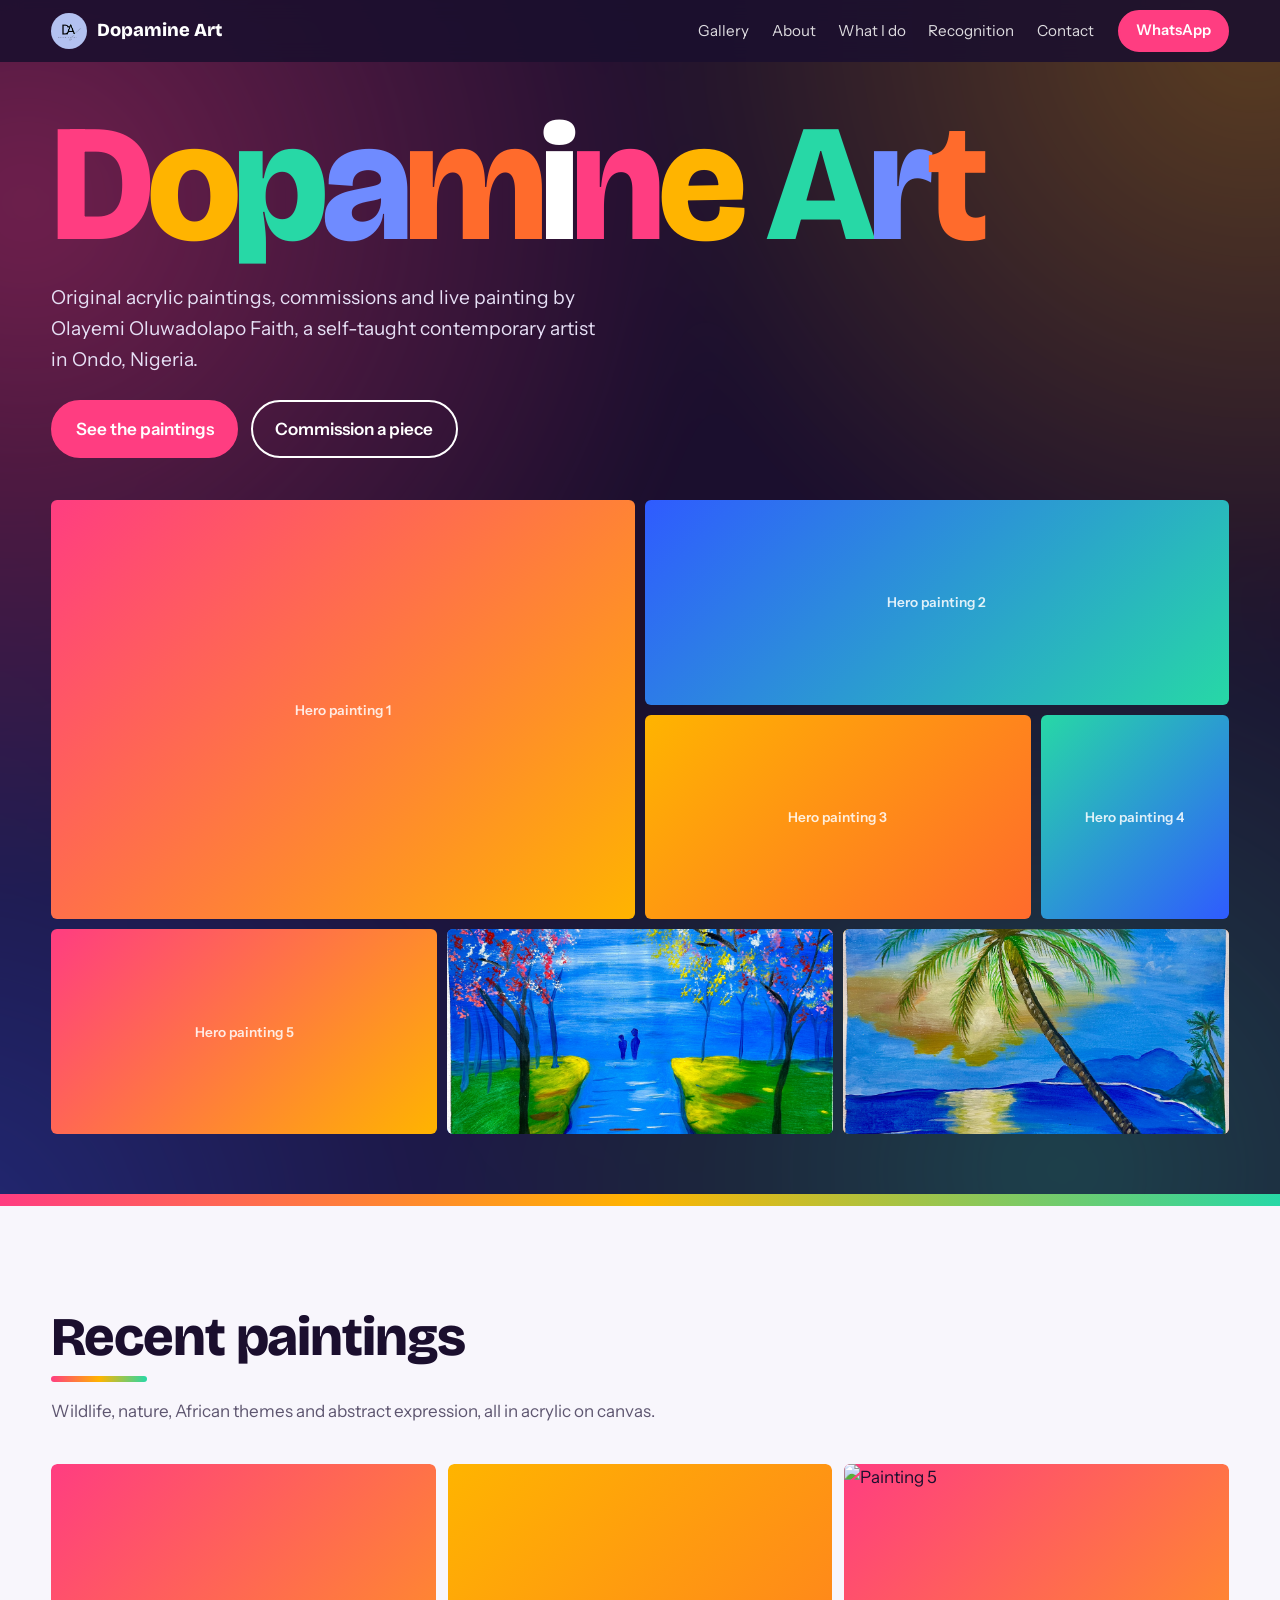
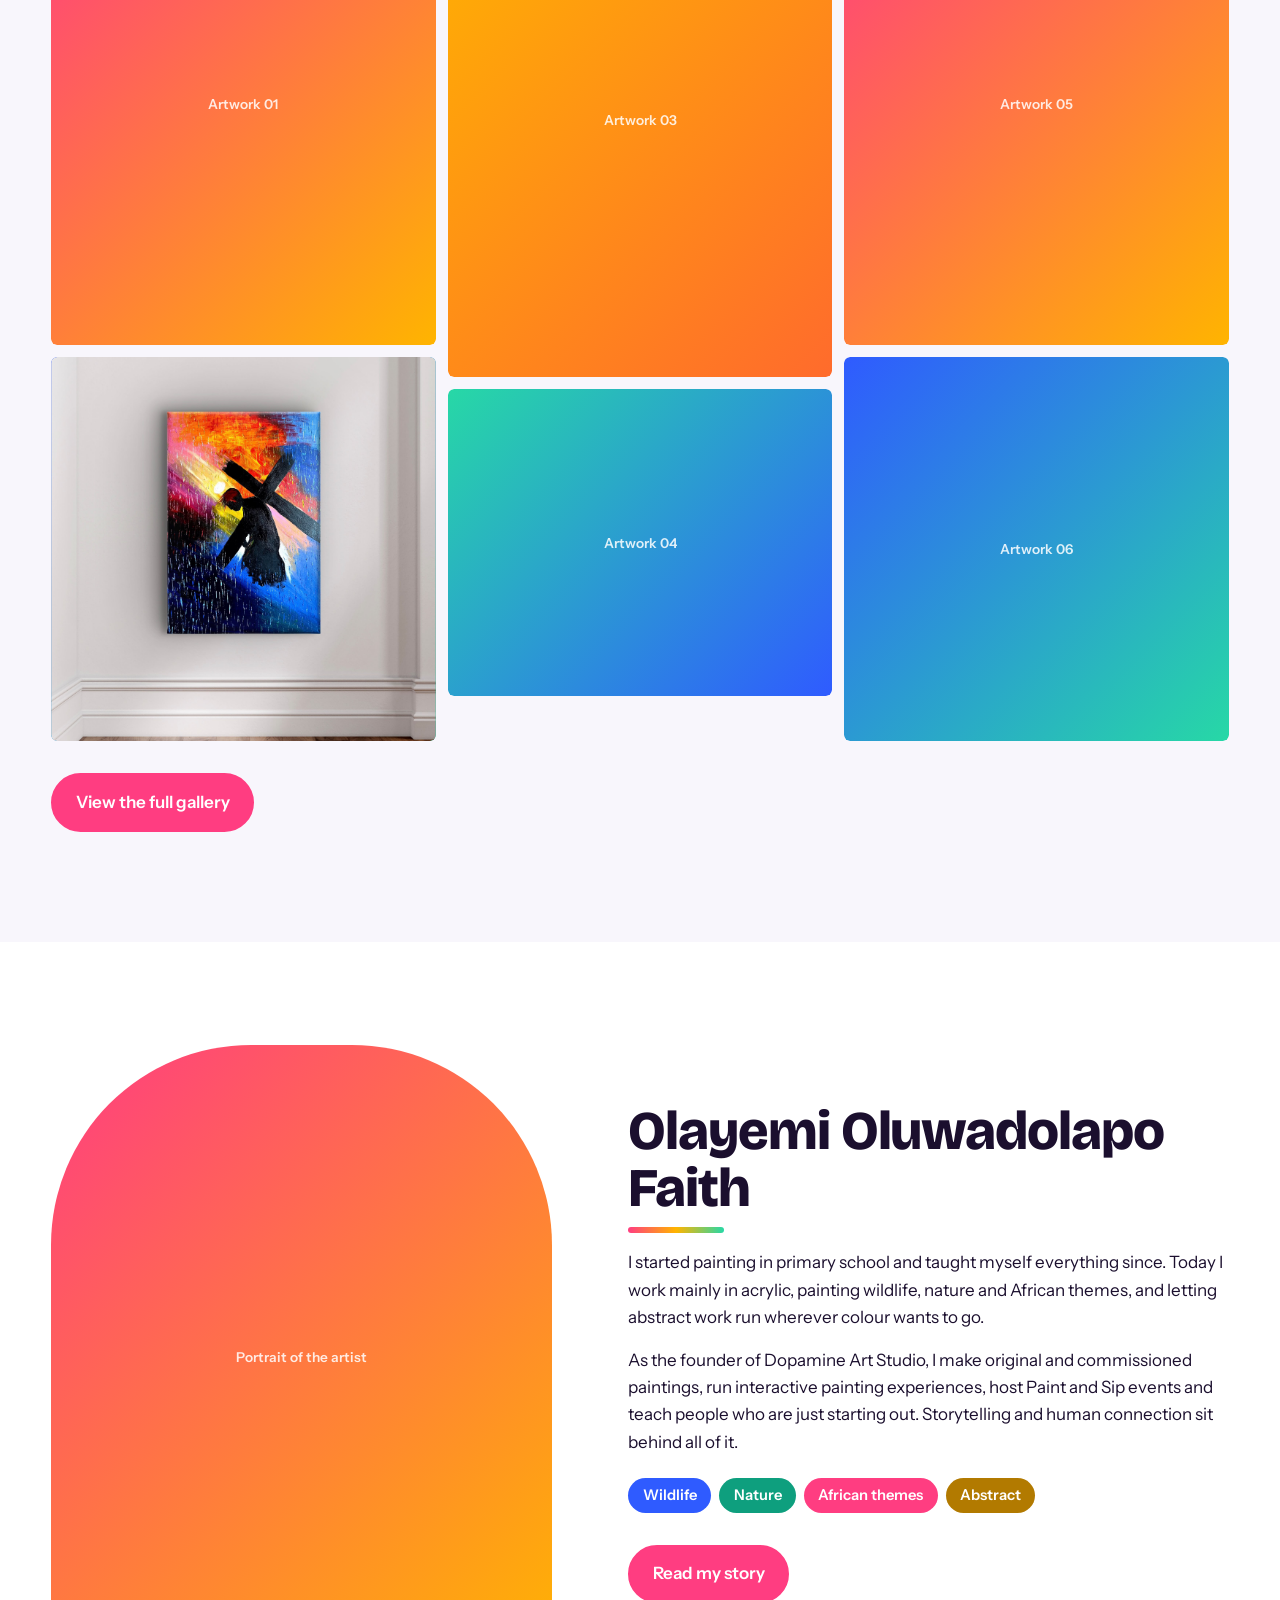
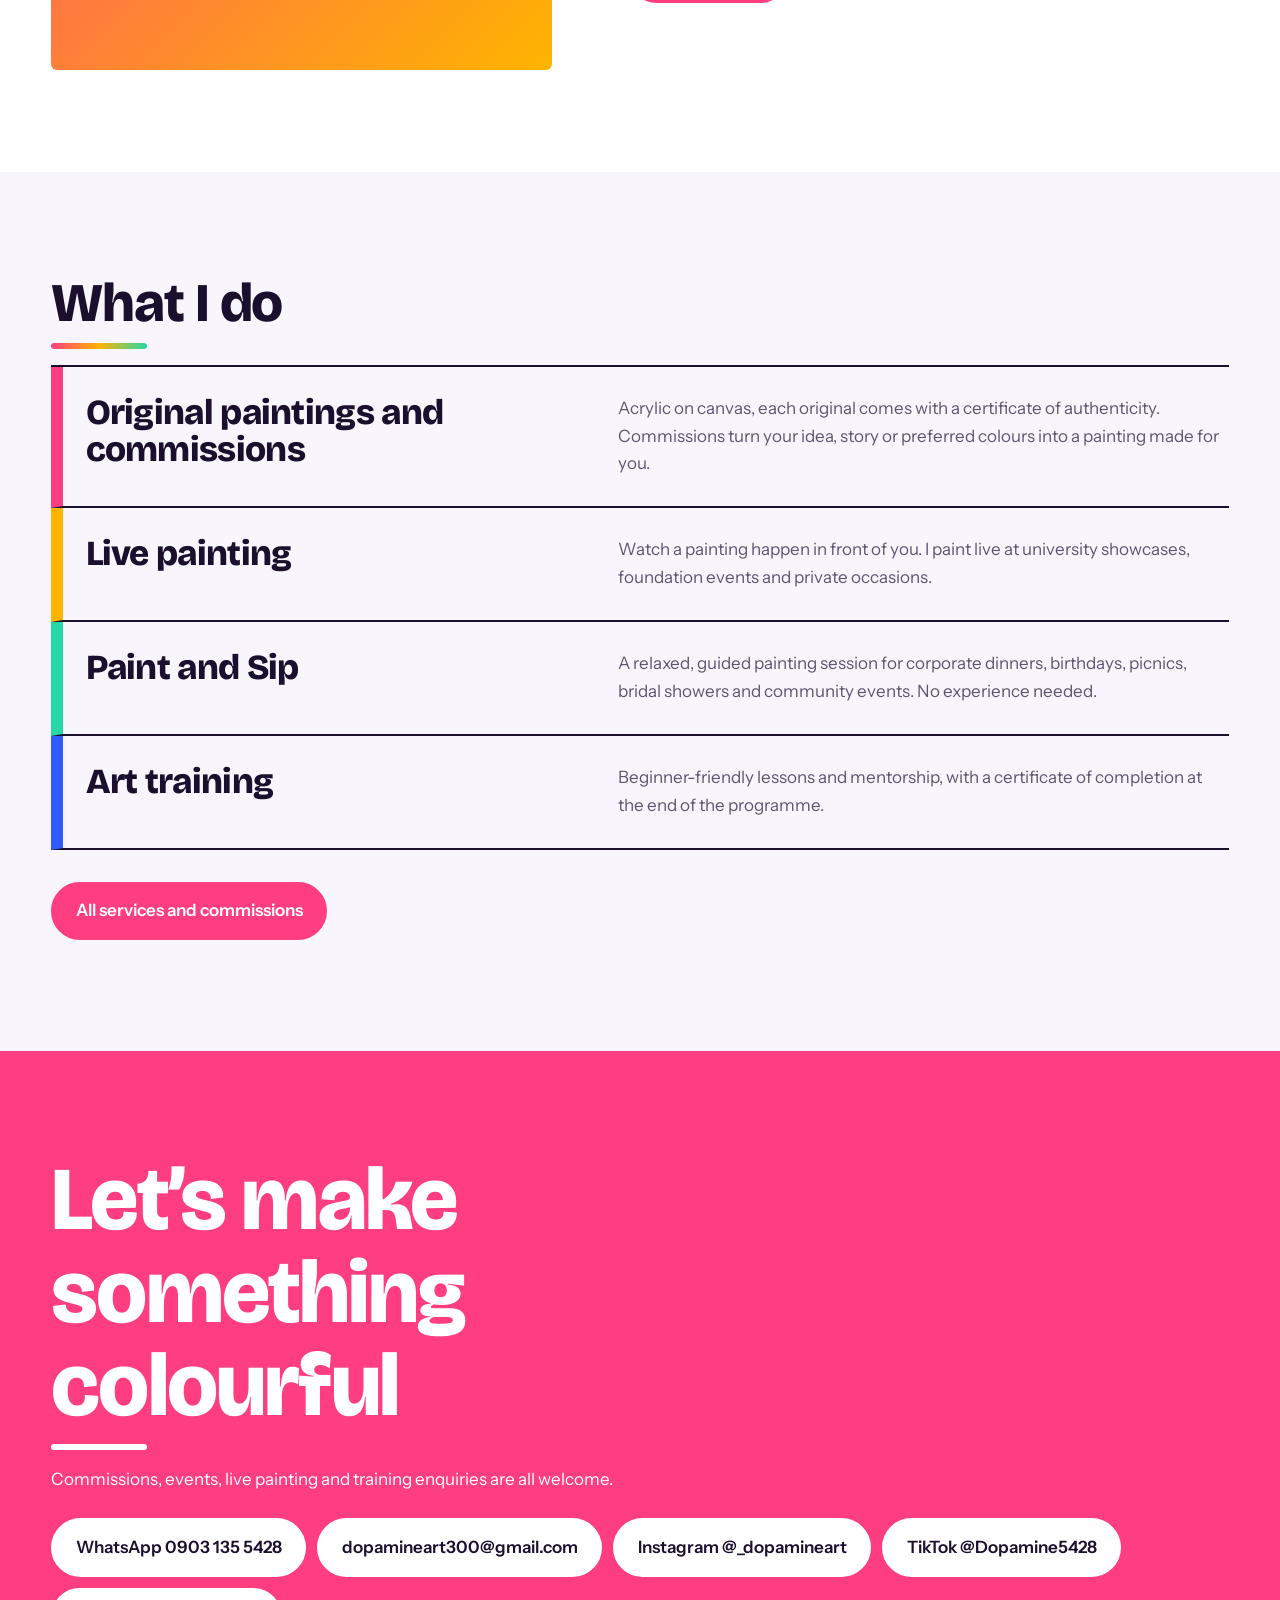
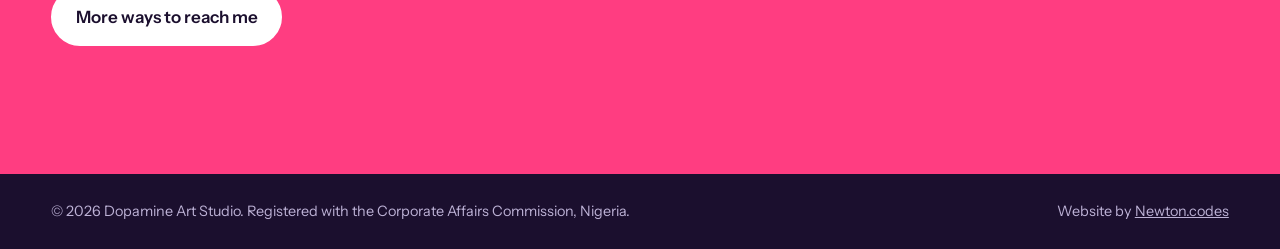
==== index.html @ 3a42d2a7 "First commit" ====
<!DOCTYPE html>
<html lang="en">
<head>
<meta charset="utf-8">
<meta name="viewport" content="width=device-width, initial-scale=1">
<title>Dopamine Art | Olayemi Oluwadolapo Faith, Contemporary Artist in Ondo, Nigeria</title>
<meta name="description" content="Original acrylic paintings, commissions, live painting and Paint and Sip experiences by Nigerian contemporary artist Olayemi Oluwadolapo Faith.">
<meta property="og:title" content="Dopamine Art | Olayemi Oluwadolapo Faith, Contemporary Artist in Ondo, Nigeria">
<meta property="og:description" content="Original acrylic paintings, commissions, live painting and Paint and Sip experiences by Nigerian contemporary artist Olayemi Oluwadolapo Faith.">
<meta property="og:image" content="images/hero-1.jpg">
<link rel="icon" href="images/logo.png">
<link rel="preconnect" href="https://fonts.googleapis.com">
<link rel="preconnect" href="https://fonts.gstatic.com" crossorigin>
<link href="https://fonts.googleapis.com/css2?family=Bricolage+Grotesque:opsz,wght@12..96,500;12..96,800&family=Instrument+Sans:wght@400;500;600&display=swap" rel="stylesheet">
<link rel="stylesheet" href="style.css">
</head>
<body>
<header>
  <nav class="wrap" aria-label="Main">
    <a class="brand" href="index.html"><img src="Images/WhatsApp Image 2026-10-25 at 08.23.37.jpeg" alt="Dopamine Art logo">Dopamine Art</a>
    <ul><li><a href="gallery.html">Gallery</a></li><li><a href="about.html">About</a></li><li><a href="services.html">What I do</a></li><li><a href="recognition.html">Recognition</a></li><li><a href="contact.html">Contact</a></li></ul>
    <a class="btn fill" href="https://wa.me/2349031355428?text=Hello%20Dopamine%20Art%2C%20I%27d%20like%20to%20enquire%20about%20a%20painting.">WhatsApp</a>
  </nav>
</header>
<main>
<div class="hero">
  <div class="wrap">
    <h1 id="title" aria-label="Dopamine Art">Dopamine Art</h1>
    <p class="lead">Original acrylic paintings, commissions and live painting by Olayemi Oluwadolapo Faith, a self-taught contemporary artist in Ondo, Nigeria.</p>
    <div class="cta">
      <a class="btn fill" href="gallery.html">See the paintings</a>
      <a class="btn" href="services.html#commissions">Commission a piece</a>
    </div>

    <!-- HERO MOSAIC: replace each src with one of her best paintings (7 images). Add alt text describing the painting. -->
    <div class="mosaic">
      <figure class="art" data-label="Hero painting 1"><img src="images/WhatsApp Image 2026-10-24 at 14.01.20.jpeg" alt="Acrylic painting by Olayemi Oluwadolapo Faith">
        <figcaption class="ov">
          <h3 class="ct">Heaven’s Whisper</h3>
          <!-- <p class="cm">Acrylics on canvas &middot; 20 by 24 inches &middot; 2026</p>
          <p class="cd">Lorem ipsum dolor sit amet consectetur adipisicing elit. Ad a ex accusantium minus alias sequi minima eos velit, dolorem sapiente.</p> -->
        </figcaption>
      </figure>

      <figure class="art" data-label="Hero painting 2"><img src="images/WhatsApp Image 2026-10-24 at 14.01.21.jpeg" alt="Acrylic painting by Olayemi Oluwadolapo Faith">
        <figcaption class="ov">
          <h3 class="ct">Ember</h3>
          <!-- <p class="cm">Acrylics on canvas &middot; 20 by 24 inches &middot; 2026</p>
          <p class="cd">Paste her description of this painting here.</p> -->
        </figcaption>
      </figure>

      <figure class="art" data-label="Hero painting 3"><img src="images/WhatsApp Image 2026-10-24 at 14.01.21 (1).jpeg" alt="Acrylic painting by Olayemi Oluwadolapo Faith">
        <figcaption class="ov">
          <h3 class="ct">Ascend</h3>
          <!-- <p class="cm">Acrylics on canvas &middot; 39 by 27 inches &middot; 2026</p>
          <p class="cd">A journey of courage, growth, and self-discovery. Standing at the summit, the lone figure represents the strength to rise above challenges and the courage to pursue a vision beyond the ordinary. 
            Beneath a sky of vibrant colours, the painting explores the beauty of individuality, the pursuit of greatness, and the power of believing in oneself.</p> -->
        </figcaption>
      </figure>
      <figure class="art" data-label="Hero painting 4"><img src="images/WhatsApp Image 2026-10-24 at 14.01.21 (2).jpeg" alt="Acrylic painting by Olayemi Oluwadolapo Faith">
        <figcaption class="ov">
          <h3 class="ct">Redeemed</h3>
          <!-- <p class="cm">Acrylics on canvas &middot; 39 by 27 inches &middot; 2026</p>
          <p class="cd">Paste her description of this painting here.</p> -->
        </figcaption>
      </figure>
      <figure class="art" data-label="Hero painting 5"><img src="images/WhatsApp Image 2026-10-24 at 14.01.27.jpeg" alt="Acrylic painting by Olayemi Oluwadolapo Faith">
        <figcaption class="ov">
          <h3 class="ct">Therapeutic Hands</h3>
          <!-- <p class="cm">Acrylics on canvas &middot; 16 by 14 inches &middot; 2026</p>
          <p class="cd">Paste her description of this painting here.</p> -->
        </figcaption>
      </figure>
      <figure class="art" data-label="Hero painting 6"><img src="Images/WhatsApp Image 2026-10-24 at 14.01.30.jpeg" alt="Acrylic painting by Olayemi Oluwadolapo Faith">
        <figcaption class="ov">
          <h3 class="ct">On the way of peace</h3>
          <!-- <p class="cm">Acrylics on canvas &middot; 20 by 16 inches &middot; 2025</p>
          <p class="cd">Paste her description of this painting here.</p> -->
        </figcaption>
      </figure>
      <figure class="art" data-label="Hero painting 7"><img src="Images/WhatsApp Image 2026-10-24 at 14.01.22 (1).jpeg" alt="Acrylic painting by Olayemi Oluwadolapo Faith">
        <figcaption class="ov">
          <h3 class="ct">Flourishing</h3>
          <!-- <p class="cm">Acrylics on canvas &middot; 24 by 20 inches &middot; 2026</p>
          <p class="cd">Paste her description of this painting here.</p> -->
        </figcaption>
      </figure>
    </div>
  </div>
</div>
<div class="band" aria-hidden="true"><i></i><i></i><i></i><i></i></div>

<section id="gallery">
  <div class="wrap">
    <h2>Recent paintings</h2>
    <p class="intro">Wildlife, nature, African themes and abstract expression, all in acrylic on canvas.</p>
    <div class="masonry">
<!-- EXAMPLE of a finished caption (Redeemed). Copy this block into the matching painting:
      <figcaption>
        <h3 class="ct">Redeemed</h3>
        <p class="cm">Acrylics on canvas &middot; 39 by 27 inches &middot; 2026</p>
        <p class="cd">A powerful expression of sacrifice, redemption, and divine love. The three crosses stand as symbols of suffering, grace, and the promise of hope. Set against a vibrant sky, the contrast between darkness and colour reflects the journey from pain to restoration, reminding us that even in our darkest moments, hope remains...</p>
      </figcaption>
-->
      <figure class="piece">
      <div class="art" data-label="Artwork 01"><img src="images/WhatsApp Image 2026-10-24 at 14.02.00.jpeg" alt="Painting 1" loading="lazy"></div>
        <figcaption class="ov">
          <h3 class="ct">Rooted Royalty</h3>
          <p class="cm">Acrylics on canvas &middot; 13.5 inches by 14 inches &middot; 2021</p>
          <p class="cd">A striking silhouette of a woman wrapped in a bold, patterned headwrap, this piece celebrates the strength, pride, and cultural richness of African womanhood. 
            The textures and contrasts blend tradition and modernity, honoring heritage while radiating elegance and resilience.
            "She carries the past, present, and future in her crown."</p>
        </figcaption>
    </figure>
<figure class="piece">
      <div class="art" data-label="Artwork 02"><img src="Images/WhatsApp Image 2026-10-24 at 14.06.35.jpeg" alt="Painting 2" loading="lazy"></div>
       <figcaption class="ov">
          <h3 class="ct">Cross</h3>
          <p class="cm">Acrylics on canvas &middot; 39 by 27 inches &middot; 2021</p>
          <p class="cd"></p>
      </figcaption>
</figure>
<figure class="piece">
      <div class="art" data-label="Artwork 03"><img src="images/WhatsApp Image 2026-10-24 at 14.01.30 (1).jpeg" alt="Painting 3" loading="lazy"></div>
      <figcaption class="ov">
          <h3 class="ct">Giraffe</h3>
          <p class="cm">Acrylics on canvas &middot; 14 by 12 inches &middot; 2021</p>
          <p class="cd"></p>
      </figcaption>
</figure>
<figure class="piece">
      <div class="art" data-label="Artwork 04"><img src="images/WhatsApp Image 2026-10-27 at 10.47.46.jpeg" alt="Painting 4" loading="lazy"></div>
    </figure>
<figure class="piece">
      <div class="art" data-label="Artwork 05"><img src="images/WhatsApp Image 2026-10-24 at 14.01.21 (1).jpeg" alt="Painting 5" loading="lazy"></div>
      <figcaption class="ov">
          <h3 class="ct">Ascend</h3>
          <p class="cm">Acrylics on canvas &middot; 39 by 27 inches &middot; 2026</p>
          <p class="cd"></p>
      </figcaption>
</figure>
<figure class="piece">
      <div class="art" data-label="Artwork 06"><img src="images/WhatsApp Image 2026-10-24 at 14.01.22 (1).jpeg" alt="Painting 6" loading="lazy"></div>
      <figcaption class="ov">
          <h3 class="ct">Flourishing</h3>
          <p class="cm">Acrylics on canvas &middot; 4 by 20 inches &middot; 2025</p>
          <p class="cd">Flourishing is an artwork inspired by our 2025 theme, “Our Year of Flourishing Like a Palm Tree”. The piece portrays a serene landscape with a palm tree by the waterside; symbolizing growth, strength, and sustained nourishment in God’s presence.</p>
      </figcaption>
</figure>
    </div>
    <p class="more"><a class="btn fill" href="gallery.html">View the full gallery</a></p>
  </div>
</section><section class="about" id="about">
  <div class="wrap grid">
    <!-- REPLACE: portrait -> images/portrait.jpg -->
    <figure class="art" data-label="Portrait of the artist"><img src="images/WhatsApp Image 2026-10-25 at 08.21.03.jpeg" alt="Olayemi Oluwadolapo Faith, founder of Dopamine Art" loading="lazy"></figure>
    <div>
      <h2>Olayemi Oluwadolapo Faith</h2>
      <p>I started painting in primary school and taught myself everything since. Today I work mainly in acrylic, painting wildlife, nature and African themes, and letting abstract work run wherever colour wants to go.</p>
      <p>As the founder of Dopamine Art Studio, I make original and commissioned paintings, run interactive painting experiences, host Paint and Sip events and teach people who are just starting out. Storytelling and human connection sit behind all of it.</p>
      <ul class="themes"><li>Wildlife</li><li>Nature</li><li>African themes</li><li>Abstract</li></ul>
      <p class="more"><a class="btn fill" href="about.html">Read my story</a></p>
    </div>
  </div>
</section><section id="services">
  <div class="wrap">
    <h2>What I do</h2>
    <ul class="svc">
      <li style="--c:var(--pink)"><h3>Original paintings and commissions</h3><p>Acrylic on canvas, each original comes with a certificate of authenticity. Commissions turn your idea, story or preferred colours into a painting made for you.</p></li>
      <li style="--c:var(--gold)"><h3>Live painting</h3><p>Watch a painting happen in front of you. I paint live at university showcases, foundation events and private occasions.</p></li>
      <li style="--c:var(--mint)"><h3>Paint and Sip</h3><p>A relaxed, guided painting session for corporate dinners, birthdays, picnics, bridal showers and community events. No experience needed.</p></li>
      <li style="--c:var(--cobalt)"><h3>Art training</h3><p>Beginner-friendly lessons and mentorship, with a certificate of completion at the end of the programme.</p></li>
    </ul>
    <p class="more"><a class="btn fill" href="services.html">All services and commissions</a></p>
  </div>
</section><section class="contact" id="contact">
  <div class="wrap">
    <h2>Let’s make something colourful</h2>
    <p>Commissions, events, live painting and training enquiries are all welcome.</p>
    <div class="links">
      <a class="btn" href="https://wa.me/2349031355428?text=Hello%20Dopamine%20Art%2C%20I%27d%20like%20to%20enquire%20about%20a%20painting.">WhatsApp 0903 135 5428</a>
      <a class="btn" href="mailto:dopamineart300@gmail.com">dopamineart300@gmail.com</a>
      <a class="btn" href="https://instagram.com/_dopamineart" target="_blank" rel="noopener">Instagram @_dopamineart</a>
      <a class="btn" href="https://tiktok.com/@Dopamine5428" target="_blank" rel="noopener">TikTok @Dopamine5428</a>
      <!-- ADD: Facebook page link, replace # -->
      <a class="btn" href="contact.html">More ways to reach me</a>
    </div>
  </div>
</section>
</main>
<footer>
  <div class="wrap">
    <span>&copy; <span id="yr">2026</span> Dopamine Art Studio. Registered with the Corporate Affairs Commission, Nigeria.</span>
    <span>Website by <a href="https://newton.codes">Newton.codes</a></span>
  </div>
</footer>
<dialog id="lb" aria-label="Enlarged painting"><button type="button" id="lbx">Close</button><img alt=""></dialog>
<script src="script.js"></script>
</body>
</html>
---- style.css ----
:root{--plum:#1B0F2E;--pink:#FF3D81;--gold:#FFB400;--cobalt:#2F5BFF;--mint:#27D8A6;--paper:#F8F6FC;--ink:#1B0F2E;--muted:#5E5670;
--display:"Bricolage Grotesque","Trebuchet MS",system-ui,sans-serif;--body:"Instrument Sans",system-ui,-apple-system,"Segoe UI",sans-serif}
*{box-sizing:border-box;margin:0}
html{scroll-behavior:smooth;scroll-padding-top:70px}
body{font-family:var(--body);color:var(--ink);background:var(--paper);line-height:1.6;font-size:1.0625rem;-webkit-font-smoothing:antialiased}
a{color:inherit}
:focus-visible{outline:3px solid var(--gold);outline-offset:3px}
.wrap{width:min(1180px,92%);margin-inline:auto}
h1,h2,h3{font-family:var(--display);line-height:1.04;letter-spacing:-.02em}
h2{font-size:clamp(2rem,5vw,3.4rem);font-weight:800;margin-bottom:1rem}
.btn{display:inline-block;padding:.85rem 1.4rem;border-radius:999px;font-weight:600;text-decoration:none;border:2px solid currentColor;transition:transform .2s,background .2s,color .2s}
.btn:hover{transform:translateY(-2px)}
.btn.fill{background:var(--pink);border-color:var(--pink);color:#fff}
.btn.fill:hover{background:#fff;color:var(--pink)}

/* nav */
header{position:fixed;inset:0 0 auto;z-index:20;background:rgba(27,15,46,.88);backdrop-filter:blur(10px)}
nav{display:flex;align-items:center;gap:1.5rem;height:62px;color:#fff}
.brand{display:flex;align-items:center;gap:.6rem;font-family:var(--display);font-weight:800;text-decoration:none;font-size:1.15rem}
.brand img{height:36px;width:auto;border-radius:50%}
nav ul{display:flex;gap:1.4rem;list-style:none;margin-left:auto;padding:0;font-size:.95rem}
nav ul a{text-decoration:none;opacity:.85}nav ul a:hover{opacity:1;color:var(--gold)}
nav .btn{padding:.45rem 1rem;font-size:.92rem}
@media(max-width:820px){nav{flex-wrap:wrap;height:auto;padding:.55rem 0 .35rem;gap:.4rem 1rem}nav .btn{margin-left:auto}nav ul{display:flex;order:3;width:100%;overflow-x:auto;gap:1.2rem;white-space:nowrap;padding:0 0 .45rem;margin:0}.hero,.pagehead{padding-top:150px!important}}

/* hero */
.hero{background:var(--plum);color:#fff;padding:110px 0 60px}
.hero h1{font-size:clamp(3.6rem,13vw,10.5rem);font-weight:800;letter-spacing:-.045em;line-height:.9;margin-bottom:1.4rem}
.hero h1 span{display:inline-block}
.hero p.lead{max-width:34rem;font-size:1.2rem;color:#E6DFF5;margin-bottom:1.6rem}
.hero .cta{display:flex;gap:.8rem;flex-wrap:wrap;margin-bottom:2.6rem}
.mosaic{display:grid;grid-template-columns:repeat(6,1fr);grid-auto-rows:clamp(100px,16vw,210px);gap:10px}
.mosaic figure:nth-child(1){grid-column:span 3;grid-row:span 2}
.mosaic figure:nth-child(2){grid-column:span 3}
.mosaic figure:nth-child(3){grid-column:span 2}
.mosaic figure:nth-child(4){grid-column:span 1}
.mosaic figure:nth-child(n+5){grid-column:span 2}
.mosaic figure{animation:pop .7s cubic-bezier(.2,.8,.2,1) backwards}
.mosaic figure:nth-child(2){animation-delay:.08s}.mosaic figure:nth-child(3){animation-delay:.16s}
.mosaic figure:nth-child(4){animation-delay:.24s}.mosaic figure:nth-child(5){animation-delay:.32s}
.mosaic figure:nth-child(6){animation-delay:.4s}.mosaic figure:nth-child(7){animation-delay:.48s}
@keyframes pop{from{opacity:0;transform:scale(.92) translateY(18px)}}

/* artwork frames: image sits on a colour wash so the page looks finished even before images are added */
.art{position:relative;overflow:hidden;border-radius:6px;cursor:zoom-in;background:var(--pink)}
.art::after{content:attr(data-label);position:absolute;inset:0;display:grid;place-items:center;font:600 .85rem var(--body);color:rgba(255,255,255,.85);text-align:center;padding:1rem;z-index:0}
.art img{position:absolute;inset:0;width:100%;height:100%;object-fit:cover;z-index:1;transition:transform .5s}
.art:hover img{transform:scale(1.04)}
.art:nth-child(4n+1){background:linear-gradient(135deg,var(--pink),var(--gold))}
.art:nth-child(4n+2){background:linear-gradient(135deg,var(--cobalt),var(--mint))}
.art:nth-child(4n+3){background:linear-gradient(135deg,var(--gold),#FF6B2C)}
.art:nth-child(4n){background:linear-gradient(135deg,var(--mint),var(--cobalt))}

/* marquee-free colour band */
.band{display:grid;grid-template-columns:repeat(4,1fr);height:10px}
.band i:nth-child(1){background:var(--pink)}.band i:nth-child(2){background:var(--gold)}.band i:nth-child(3){background:var(--mint)}.band i:nth-child(4){background:var(--cobalt)}

section{padding:clamp(3.5rem,8vw,6.5rem) 0}
.intro{max-width:40rem;color:var(--muted);margin-bottom:2.4rem}

/* gallery */
.masonry{columns:3 260px;column-gap:12px}
.masonry figure{break-inside:avoid;margin-bottom:12px}

/* about */
.about{background:#fff}
.about .grid{display:grid;grid-template-columns:minmax(0,5fr) minmax(0,6fr);gap:clamp(2rem,6vw,5rem);align-items:center}
.about .art{aspect-ratio:4/5;border-radius:200px 200px 6px 6px}
.about p+p{margin-top:1rem}
.themes{display:flex;flex-wrap:wrap;gap:.5rem;margin-top:1.4rem;padding:0;list-style:none}
.themes li{padding:.35rem .9rem;border-radius:999px;font-weight:600;font-size:.92rem;color:#fff}
.themes li:nth-child(1){background:var(--cobalt)}.themes li:nth-child(2){background:#0E9F7E}.themes li:nth-child(3){background:var(--pink)}.themes li:nth-child(4){background:#B27A00}
@media(max-width:760px){.about .grid{grid-template-columns:1fr}.about .art{max-width:340px}}

/* services */
.svc{list-style:none;padding:0;border-top:2px solid var(--ink)}
.svc li{display:grid;grid-template-columns:minmax(0,5fr) minmax(0,6fr);gap:1.5rem;padding:1.8rem 0 1.8rem 1.4rem;border-bottom:2px solid var(--ink);border-left:12px solid var(--c);}
.svc h3{font-size:clamp(1.5rem,3vw,2.2rem);font-weight:800}
.svc p{color:var(--muted)}
@media(max-width:760px){.svc li{grid-template-columns:1fr;gap:.5rem}}

/* recognition */
.recog{background:var(--plum);color:#fff}
.recog .intro{color:#CFC6E3}
.cols{display:grid;grid-template-columns:1fr 1fr;gap:clamp(2rem,6vw,5rem)}
.cols h3{font-size:1.5rem;font-weight:800;margin-bottom:1rem;color:var(--gold)}
.tl{list-style:none;padding:0}
.tl li{display:grid;grid-template-columns:4.2rem 1fr;gap:.8rem;padding:.9rem 0;border-top:1px solid rgba(255,255,255,.18)}
.tl b{font-family:var(--display);font-size:1.25rem;color:var(--mint)}
.tl span{color:#DAD2EC;font-size:.97rem}
@media(max-width:760px){.cols{grid-template-columns:1fr}}

/* commissions */
.steps{display:grid;grid-template-columns:repeat(3,1fr);gap:1.4rem;list-style:none;padding:0;counter-reset:s}
.steps li{counter-increment:s;padding-top:1rem;border-top:6px solid var(--c)}
.steps li::before{content:counter(s);font:800 2.6rem var(--display);color:var(--c)}
.steps h3{font-size:1.3rem;margin:.2rem 0 .4rem}
.steps p{color:var(--muted);font-size:.98rem}
@media(max-width:760px){.steps{grid-template-columns:1fr}}

/* contact */
.contact{background:var(--pink);color:#fff;text-align:left}
.contact h2{font-size:clamp(2.4rem,7vw,5.6rem);max-width:14ch}
.contact .links{display:flex;flex-wrap:wrap;gap:.7rem;margin:1.6rem 0}
.contact .btn{background:#fff;color:var(--ink);border-color:#fff}
.contact .btn:hover{background:var(--plum);color:#fff;border-color:var(--plum)}
footer{background:var(--plum);color:#BDB2D6;padding:1.6rem 0;font-size:.9rem}
footer .wrap{display:flex;justify-content:space-between;flex-wrap:wrap;gap:.6rem}

/* lightbox */
dialog{border:0;background:transparent;max-width:94vw;max-height:94vh;padding:0;overflow:visible}
dialog::backdrop{background:rgba(15,8,28,.92)}
dialog img{max-width:94vw;max-height:88vh;display:block;margin:auto;border-radius:4px}
dialog button{position:absolute;top:-2.6rem;right:0;background:none;border:0;color:#fff;font:600 1rem var(--body);cursor:pointer}
@media(prefers-reduced-motion:reduce){*{animation:none!important;transition:none!important;scroll-behavior:auto!important}}

nav ul a[aria-current="page"]{opacity:1;color:var(--gold);font-weight:600}
.pagehead{background:var(--plum);color:#fff;padding:120px 0 clamp(2.5rem,6vw,4rem)}
.pagehead h1{font-size:clamp(2.8rem,9vw,6.4rem);font-weight:800;letter-spacing:-.04em;margin-bottom:.8rem}
.pagehead p{color:#E6DFF5;max-width:36rem;font-size:1.15rem}
.more{margin-top:2rem}

/* ==========================================================
   MOTION LAYER: paint-themed transitions and animations
   ========================================================== */

/* 1. Page entrance: a plum veil wipes upward, like a canvas being unveiled */
body::after{content:"";position:fixed;inset:0;z-index:99;background:var(--plum);clip-path:inset(0);pointer-events:none;
  animation:veil .9s cubic-bezier(.7,0,.2,1) .12s forwards}
@keyframes veil{to{clip-path:inset(0 0 100% 0);visibility:hidden}}

/* 2. Page exit: four paint bars sweep down before the next page loads */
.curtain{position:fixed;inset:0;z-index:100;display:grid;grid-template-columns:repeat(4,1fr);pointer-events:none}
.curtain i{transform:scaleY(0);transform-origin:top;transition:transform .55s cubic-bezier(.7,0,.2,1) calc(var(--k)*.07s)}
.curtain i:nth-child(1){background:var(--pink)}.curtain i:nth-child(2){background:var(--gold)}
.curtain i:nth-child(3){background:var(--mint)}.curtain i:nth-child(4){background:var(--cobalt)}
.curtain.go i{transform:scaleY(1)}

/* 3. Drifting paint clouds behind the hero and page headers */
.hero,.pagehead{position:relative;overflow:hidden}
.hero>.wrap,.pagehead>.wrap{position:relative;z-index:1}
.hero::before,.pagehead::before{content:"";position:absolute;inset:-25%;pointer-events:none;filter:blur(36px);opacity:.75;
  background:
   radial-gradient(circle at 18% 28%,rgba(255,61,129,.5),transparent 34%),
   radial-gradient(circle at 82% 18%,rgba(255,180,0,.38),transparent 30%),
   radial-gradient(circle at 72% 82%,rgba(39,216,166,.34),transparent 32%),
   radial-gradient(circle at 14% 86%,rgba(47,91,255,.45),transparent 34%);
  animation:drift 16s ease-in-out infinite alternate}
@keyframes drift{0%{transform:translate3d(-3%,-2%,0) rotate(0) scale(1)}100%{transform:translate3d(4%,3%,0) rotate(8deg) scale(1.12)}}

/* 4. Hero title: letters drop in like wet paint, then wobble on hover */
.lt{display:inline-block;animation:drop .95s cubic-bezier(.2,1.35,.4,1) both;transition:translate .3s,rotate .3s}
.lt:hover{translate:0 -.07em;rotate:-7deg}
@keyframes drop{from{opacity:0;transform:translateY(-1.1em) rotate(-16deg) scale(.7)}to{opacity:1;transform:none}}

/* 5. Colour band flows like a paint ribbon */
.band{display:block;height:12px;background:linear-gradient(90deg,var(--pink),var(--gold),var(--mint),var(--cobalt),var(--pink));background-size:200% 100%;animation:flow 6s linear infinite}
.band i{display:none}
@keyframes flow{to{background-position:200% 0}}

/* 6. Scroll reveals: text rises, paintings are wiped in like a brush stroke */
.js .rv{opacity:0;transform:translateY(30px);transition:opacity .8s ease var(--d,0s),transform .9s cubic-bezier(.2,.8,.2,1) var(--d,0s)}
.js .rv.in{opacity:1;transform:none}
.js .art.rv{opacity:1;transform:none;transition:transform .35s ease}
.js .art.rv img{clip-path:inset(0 100% 0 0);scale:1.35;transition:clip-path 1.1s cubic-bezier(.7,0,.2,1) var(--d,0s),scale 1.6s cubic-bezier(.2,.8,.2,1) var(--d,0s),transform .5s}
.js .art.rv.in img{clip-path:inset(0 0 0 0);scale:1}
.art{transition:transform .35s ease}
.art.tilting{transition:none}
h2::after{content:"";display:block;width:0;height:6px;border-radius:6px;margin-top:.7rem;background:linear-gradient(90deg,var(--pink),var(--gold),var(--mint));transition:width .9s cubic-bezier(.2,.8,.2,1) .35s}
h2.in::after,.no-js h2::after{width:96px}
.contact h2::after{background:#fff}
.svc li{transition:background .35s,padding-left .35s}
.svc li:hover{background:rgba(27,15,46,.045);padding-left:2.2rem}
.tl li{transition:padding-left .3s}
.tl li:hover{padding-left:.6rem}
.themes li{transition:transform .25s}
.themes li:hover{transform:translateY(-4px) rotate(-3deg)}

/* 7. Nav: brush-stroke underline */
nav ul a{position:relative;padding-bottom:3px}
nav ul a::after{content:"";position:absolute;left:0;right:0;bottom:-2px;height:3px;border-radius:3px;background:linear-gradient(90deg,var(--pink),var(--gold));transform:scaleX(0);transform-origin:left;transition:transform .35s cubic-bezier(.7,0,.2,1)}
nav ul a:hover::after,nav ul a[aria-current="page"]::after{transform:scaleX(1)}
.brand img{transition:transform .6s cubic-bezier(.2,1.4,.4,1)}
.brand:hover img{transform:rotate(360deg) scale(1.1)}

/* 8. Buttons: a colour fill sweeps up on hover */
.btn{position:relative;overflow:hidden;isolation:isolate}
.btn::before{content:"";position:absolute;inset:0;z-index:-1;background:var(--gold);transform:translateY(101%);transition:transform .38s cubic-bezier(.7,0,.2,1)}
.btn:hover::before{transform:none}
.btn:hover{color:var(--ink)}
.btn.fill:hover{background:var(--pink);border-color:var(--pink);color:var(--ink)}
.contact .btn::before{background:var(--plum)}
.contact .btn:hover{color:#fff}

/* 9. About portrait floats gently */
.about .art{animation:float 7s ease-in-out infinite}
@keyframes float{50%{transform:translateY(-12px) rotate(.6deg)}}

/* 10. Scroll progress ribbon */
.progress{position:fixed;top:0;left:0;right:0;height:4px;z-index:30;transform:scaleX(0);transform-origin:left;pointer-events:none;
  background:linear-gradient(90deg,var(--pink),var(--gold),var(--mint),var(--cobalt))}

/* 11. Cursor ring and click splatter */
.ring{position:fixed;left:0;top:0;width:34px;height:34px;margin:-17px 0 0 -17px;border:2px solid var(--pink);border-radius:50%;z-index:90;pointer-events:none;
  transition:width .3s,height .3s,margin .3s,background .3s,opacity .3s;opacity:0}
.ring.on{opacity:.9}
.ring.big{width:72px;height:72px;margin:-36px 0 0 -36px;background:rgba(255,61,129,.14)}
.splat{position:fixed;z-index:95;width:var(--s);height:var(--s);margin:calc(var(--s)/-2) 0 0 calc(var(--s)/-2);border-radius:50%;background:var(--c);pointer-events:none;
  animation:burst .85s cubic-bezier(.1,.8,.3,1) forwards}
@keyframes burst{to{transform:translate(var(--dx),var(--dy)) scale(.2);opacity:0}}

/* 12. Lightbox opens with a soft pop */
dialog[open]{animation:lbin .45s cubic-bezier(.2,.9,.3,1.2)}
dialog[open]::backdrop{animation:fadein .4s}
@keyframes lbin{from{opacity:0;transform:scale(.9) rotate(-1.5deg)}}
@keyframes fadein{from{opacity:0}}

/* Respect people who prefer less motion */
@media(prefers-reduced-motion:reduce){
  body::after,.curtain,.ring,.progress,.hero::before,.pagehead::before{display:none!important}
  .js .rv,.js .art.rv{opacity:1!important;transform:none!important}
  .js .art.rv img{scale:1!important;clip-path:none!important}
  h2::after{width:96px}
}

/* ---------- Painting captions ---------- */
.masonry .piece:nth-child(4n+1) .art{aspect-ratio:4/5}
.masonry .piece:nth-child(4n+2) .art{aspect-ratio:1/1}
.masonry .piece:nth-child(4n+3) .art{aspect-ratio:3/4}
.masonry .piece:nth-child(4n) .art{aspect-ratio:5/4}
.piece:nth-child(4n+1) .art{background:linear-gradient(135deg,var(--pink),var(--gold))}
.piece:nth-child(4n+2) .art{background:linear-gradient(135deg,var(--cobalt),var(--mint))}
.piece:nth-child(4n+3) .art{background:linear-gradient(135deg,var(--gold),#FF6B2C)}
.piece:nth-child(4n) .art{background:linear-gradient(135deg,var(--mint),var(--cobalt))}
.masonry .piece{margin-bottom:22px}
.piece figcaption{padding:.8rem .15rem 0}
.ct{font:800 1.2rem/1.2 var(--display);letter-spacing:-.01em}
.cm{font-size:.84rem;font-weight:600;color:var(--pink);margin:.2rem 0 .4rem}
.cd{font-size:.95rem;line-height:1.55;color:var(--muted)}
/* hero tiles: caption slides up over the painting on hover */
.ov{position:absolute;left:0;right:0;bottom:0;z-index:2;padding:1.6rem 1rem .85rem;color:#fff;
  background:linear-gradient(transparent,rgba(27,15,46,.92));transform:translateY(101%);transition:transform .4s cubic-bezier(.2,.8,.2,1)}
.ov .ct{font-size:1rem}.ov .cm{color:var(--gold);margin:.1rem 0 0;font-size:.78rem}.ov .cd{display:none}
.art:hover .ov,.art:focus-within .ov{transform:none}
@media(hover:none){.ov{transform:none;padding-top:1rem}.ov .cm{display:none}}
/* lightbox caption */
dialog img{max-height:70vh}
.lbc{max-width:62ch;margin:1rem auto 0;text-align:center;color:#fff}
.lbc .ct{font-size:1.4rem}.lbc .cm{color:var(--gold)}.lbc .cd{display:block;color:#E6DFF5}

/* ---------- Hover captions: text slides up over the painting ---------- */
@media(hover:hover){
  .piece{position:relative;overflow:hidden;border-radius:6px}
  .piece figcaption{position:absolute;left:0;right:0;bottom:0;z-index:3;padding:3rem 1.1rem 1.1rem;color:#fff;
    background:linear-gradient(transparent,rgba(27,15,46,.94) 38%);
    transform:translateY(101%);transition:transform .45s cubic-bezier(.2,.8,.2,1);pointer-events:none}
  .piece:hover figcaption,.piece:focus-within figcaption{transform:none}
  .piece .ct{color:#fff}
  .piece .cm{color:var(--gold)}
  .piece .cd{color:#E6DFF5;font-size:.88rem;display:-webkit-box;-webkit-line-clamp:4;-webkit-box-orient:vertical;overflow:hidden}
  .masonry .piece{margin-bottom:12px}
}

/* ==========================================================
   MOBILE MENU: hamburger icon that opens a full-width panel
   ========================================================== */
.menu-btn,.mob-cta{display:none}
.menu-btn{background:none;border:0;width:44px;height:44px;margin-right:-8px;flex-direction:column;justify-content:center;align-items:center;gap:6px;cursor:pointer}
.menu-btn span{display:block;width:25px;height:2.5px;border-radius:3px;background:#fff;transition:transform .4s cubic-bezier(.7,0,.2,1),opacity .25s,background .25s}
.menu-btn:hover span{background:var(--gold)}
header.open .menu-btn span:nth-child(1){transform:translateY(8.5px) rotate(45deg);background:var(--pink)}
header.open .menu-btn span:nth-child(2){opacity:0;transform:scaleX(0)}
header.open .menu-btn span:nth-child(3){transform:translateY(-8.5px) rotate(-45deg);background:var(--pink)}

@media(max-width:820px){
  nav{flex-wrap:nowrap;height:62px;padding:0;gap:.8rem}
  nav .btn{margin-left:auto}
  .menu-btn{display:flex}
  .hero,.pagehead{padding-top:100px!important}
  nav ul{position:absolute;top:100%;left:0;right:0;order:0;width:auto;margin:0;display:flex;flex-direction:column;gap:0;
    padding:.4rem 6% 1.8rem;overflow:visible;white-space:normal;background:var(--plum);max-height:calc(100vh - 62px);overflow-y:auto;
    clip-path:inset(0 0 100% 0);visibility:hidden;transition:clip-path .55s cubic-bezier(.7,0,.2,1),visibility 0s .55s}
  header.open nav ul{clip-path:inset(0);visibility:visible;transition:clip-path .55s cubic-bezier(.7,0,.2,1),visibility 0s}
  nav ul li{border-top:1px solid rgba(255,255,255,.12);opacity:0;transform:translateY(16px);transition:opacity .35s,transform .5s cubic-bezier(.2,.8,.2,1)}
  nav ul li:first-child{border-top:0}
  header.open nav ul li{opacity:1;transform:none;transition-delay:calc(.15s + var(--i,0)*.06s)}
  nav ul a{display:block;padding:.95rem 0;font:800 1.7rem/1.1 var(--display);letter-spacing:-.02em;opacity:1}
  nav ul a::after{display:none}
  nav ul a[aria-current="page"]{color:var(--gold)}
  nav ul .mob-cta{border-top:0}
  nav ul .mob-cta a{display:inline-block;margin-top:1rem;padding:.85rem 1.4rem;font:600 1rem var(--body);letter-spacing:0;color:#fff}
}
@media(max-width:820px) and (min-width:481px){.mob-cta{display:none}}
@media(max-width:480px){nav>.btn{display:none}.menu-btn{margin-left:auto}nav ul .mob-cta{display:block}}
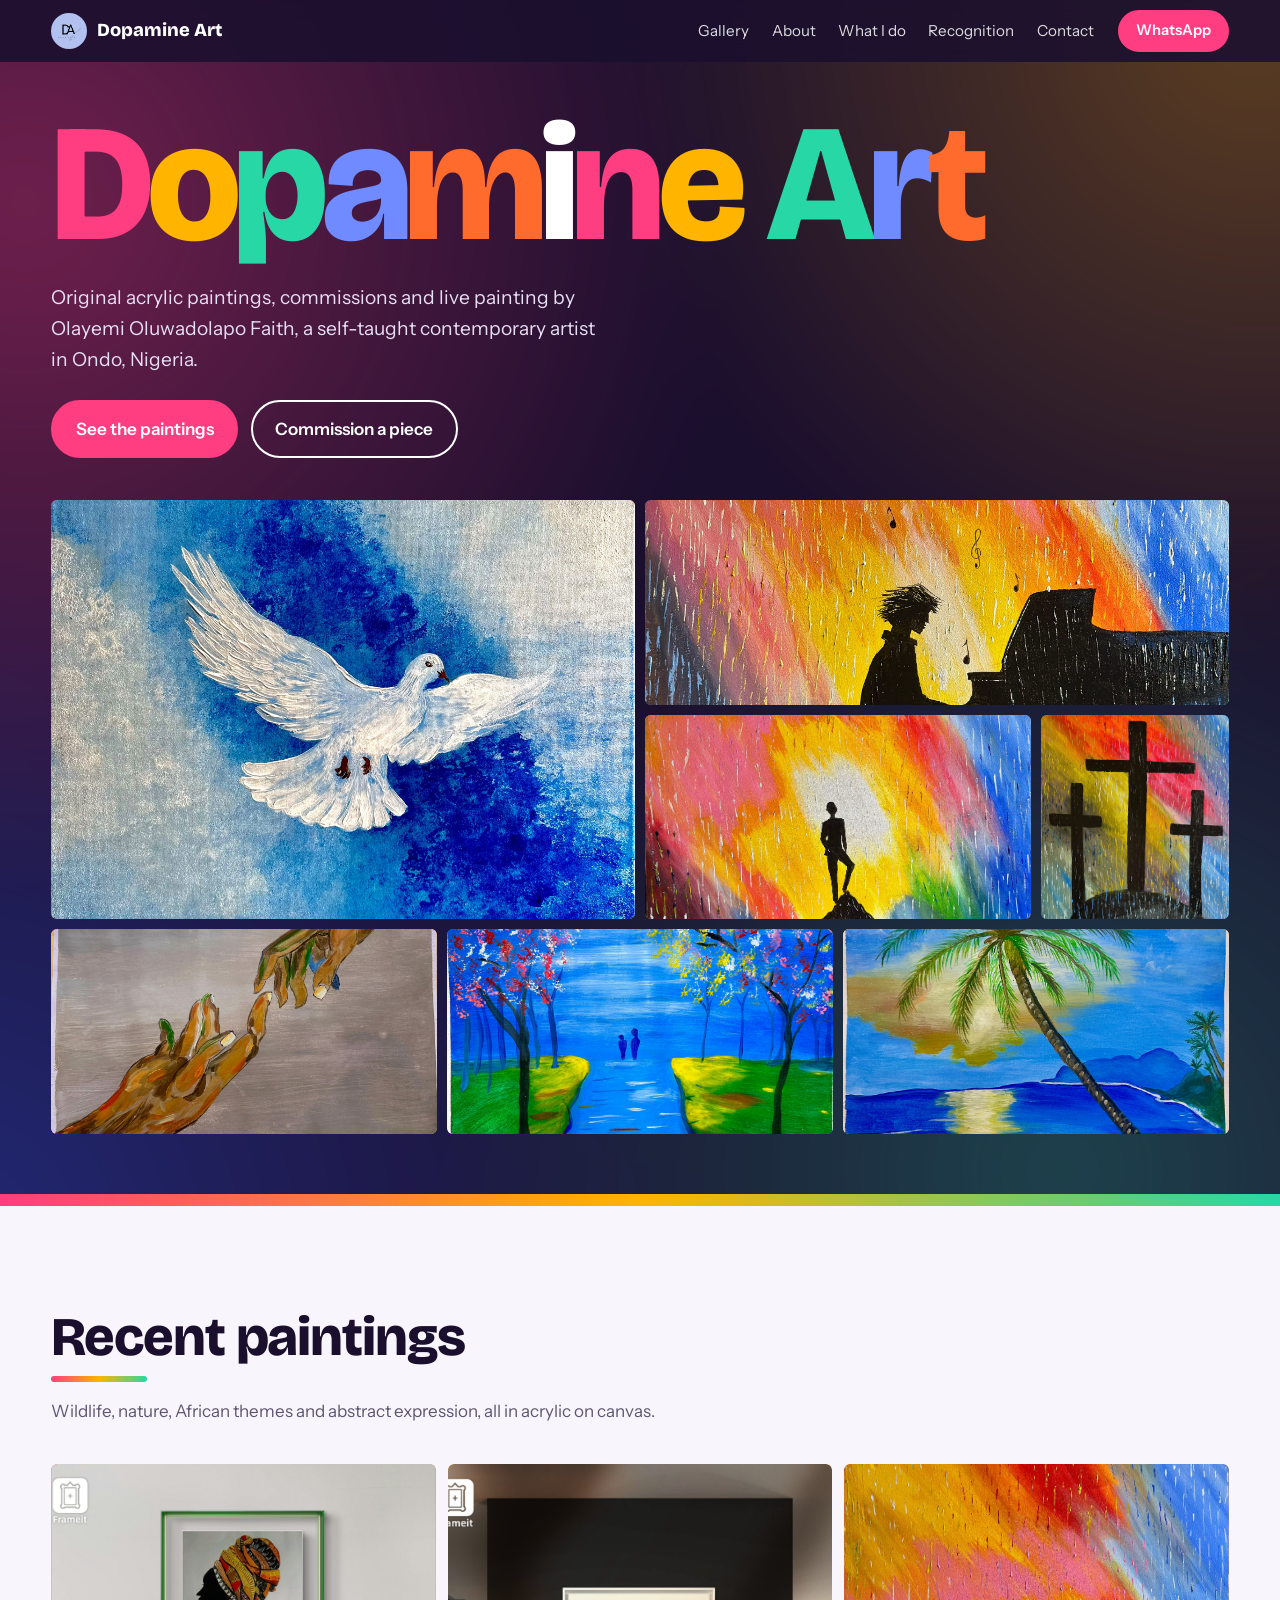
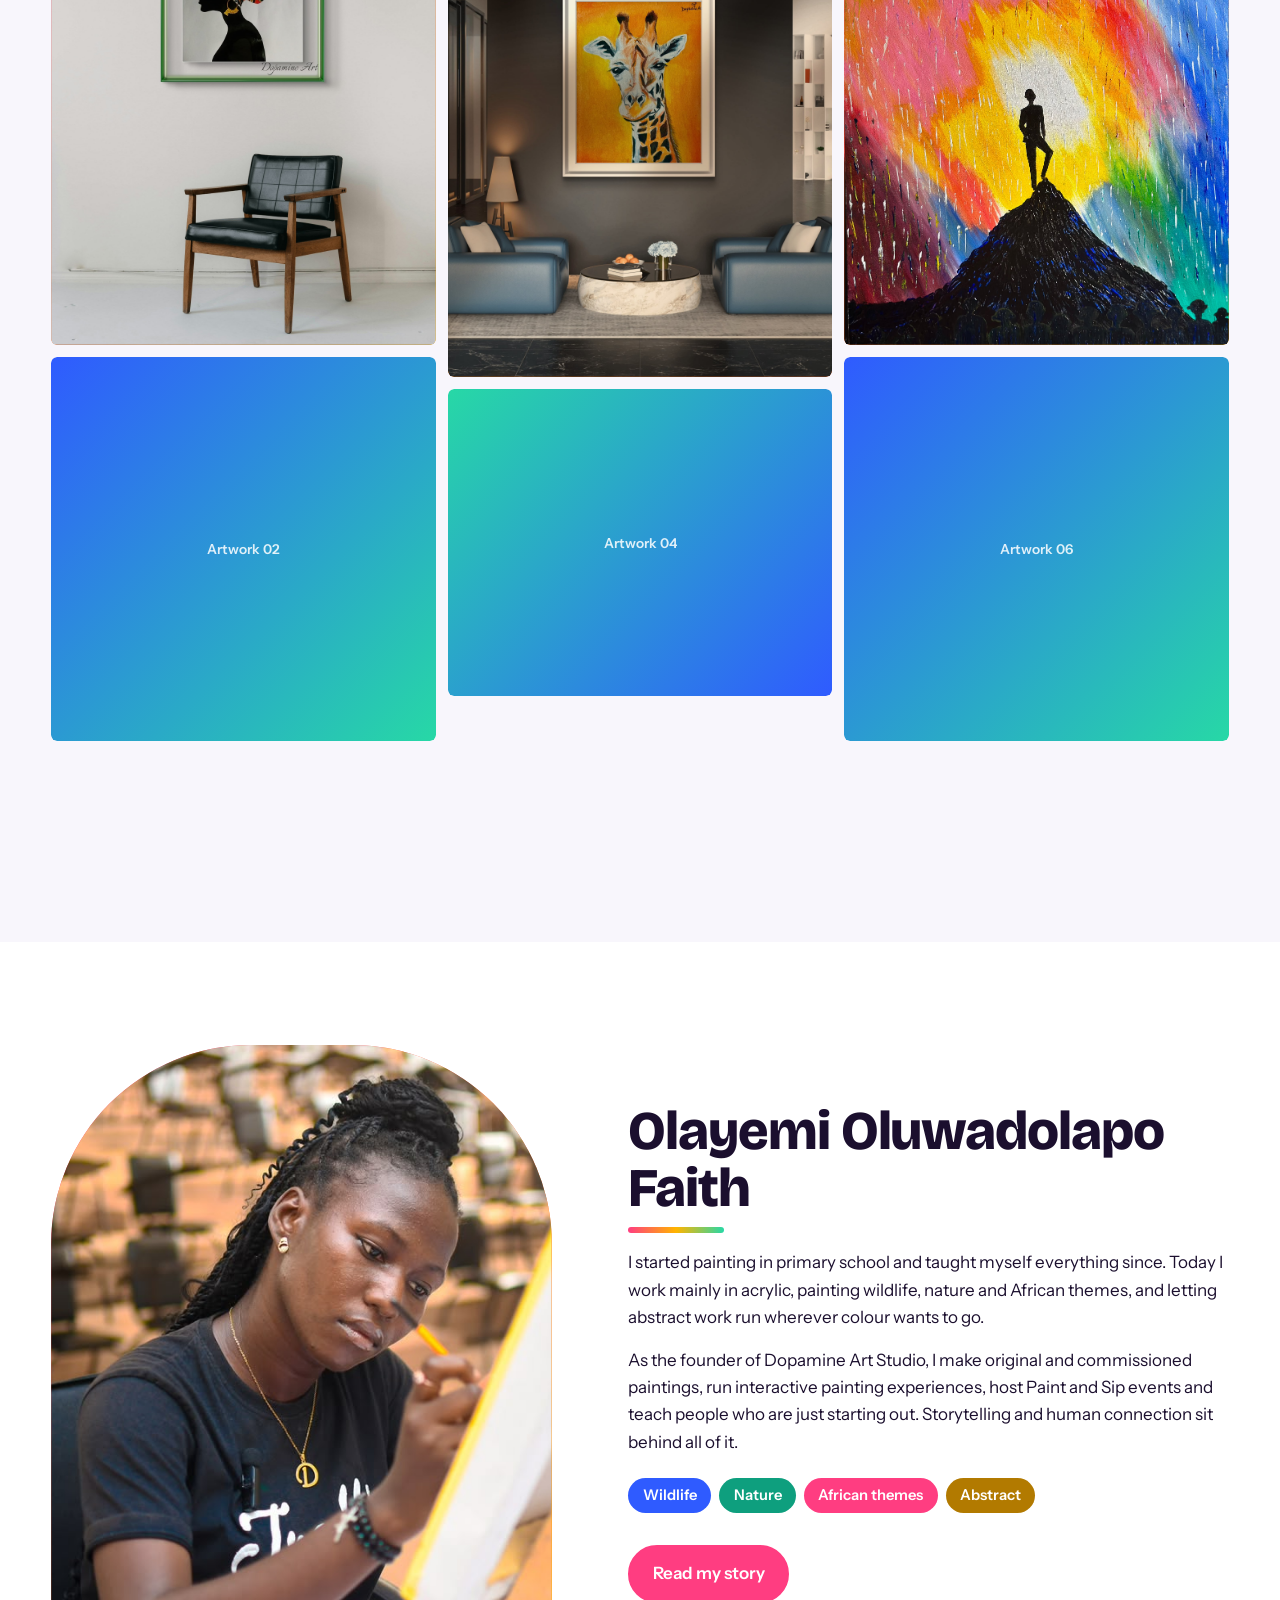
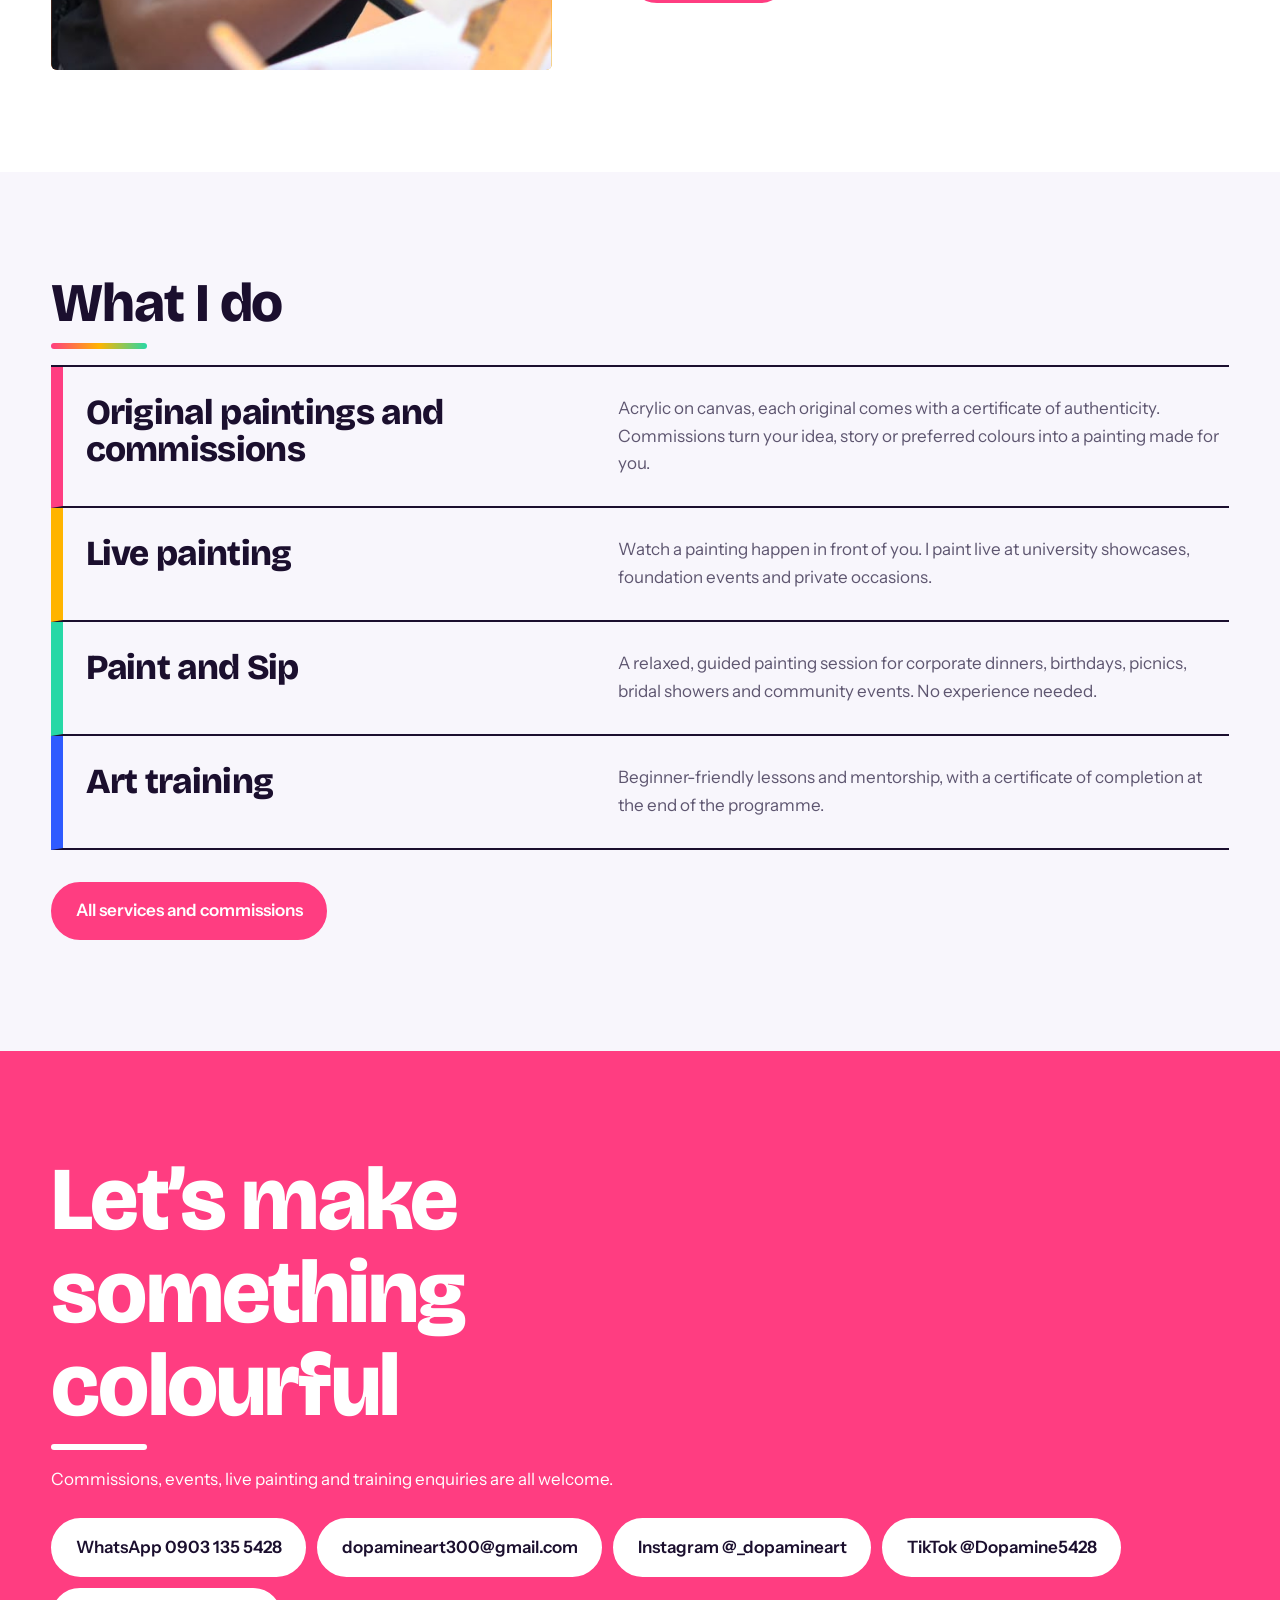
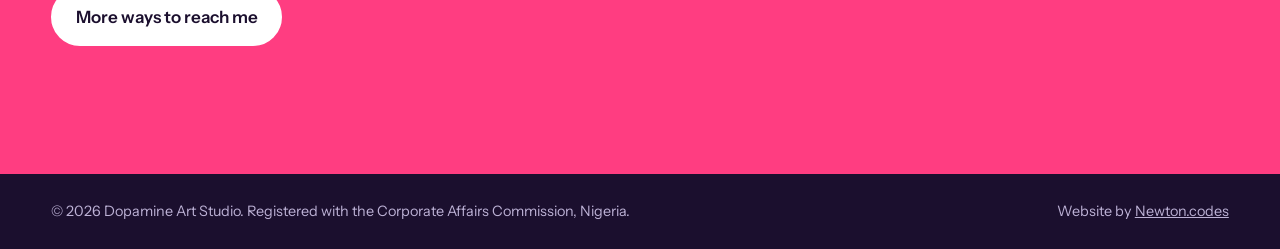
==== commit c28bb1df: "Third commit" ====
--- a/index.html
+++ b/index.html
@@ -34,7 +34,7 @@
 
     <!-- HERO MOSAIC: replace each src with one of her best paintings (7 images). Add alt text describing the painting. -->
     <div class="mosaic">
-      <figure class="art" data-label="Hero painting 1"><img src="images/WhatsApp Image 2026-10-24 at 14.01.20.jpeg" alt="Acrylic painting by Olayemi Oluwadolapo Faith">
+      <figure class="art" data-label="Hero painting 1"><img src="Images/WhatsApp Image 2026-10-24 at 14.01.20.jpeg" alt="Acrylic painting by Olayemi Oluwadolapo Faith">
         <figcaption class="ov">
           <h3 class="ct">Heaven’s Whisper</h3>
           <!-- <p class="cm">Acrylics on canvas &middot; 20 by 24 inches &middot; 2026</p>
@@ -42,7 +42,7 @@
         </figcaption>
       </figure>
 
-      <figure class="art" data-label="Hero painting 2"><img src="images/WhatsApp Image 2026-10-24 at 14.01.21.jpeg" alt="Acrylic painting by Olayemi Oluwadolapo Faith">
+      <figure class="art" data-label="Hero painting 2"><img src="Images/WhatsApp Image 2026-10-24 at 14.01.21.jpeg" alt="Acrylic painting by Olayemi Oluwadolapo Faith">
         <figcaption class="ov">
           <h3 class="ct">Ember</h3>
           <!-- <p class="cm">Acrylics on canvas &middot; 20 by 24 inches &middot; 2026</p>
@@ -50,7 +50,7 @@
         </figcaption>
       </figure>
 
-      <figure class="art" data-label="Hero painting 3"><img src="images/WhatsApp Image 2026-10-24 at 14.01.21 (1).jpeg" alt="Acrylic painting by Olayemi Oluwadolapo Faith">
+      <figure class="art" data-label="Hero painting 3"><img src="Images/WhatsApp Image 2026-10-24 at 14.01.21 (1).jpeg" alt="Acrylic painting by Olayemi Oluwadolapo Faith">
         <figcaption class="ov">
           <h3 class="ct">Ascend</h3>
           <!-- <p class="cm">Acrylics on canvas &middot; 39 by 27 inches &middot; 2026</p>
@@ -58,14 +58,14 @@
             Beneath a sky of vibrant colours, the painting explores the beauty of individuality, the pursuit of greatness, and the power of believing in oneself.</p> -->
         </figcaption>
       </figure>
-      <figure class="art" data-label="Hero painting 4"><img src="images/WhatsApp Image 2026-10-24 at 14.01.21 (2).jpeg" alt="Acrylic painting by Olayemi Oluwadolapo Faith">
+      <figure class="art" data-label="Hero painting 4"><img src="Images/WhatsApp Image 2026-10-24 at 14.01.21 (2).jpeg" alt="Acrylic painting by Olayemi Oluwadolapo Faith">
         <figcaption class="ov">
           <h3 class="ct">Redeemed</h3>
           <!-- <p class="cm">Acrylics on canvas &middot; 39 by 27 inches &middot; 2026</p>
           <p class="cd">Paste her description of this painting here.</p> -->
         </figcaption>
       </figure>
-      <figure class="art" data-label="Hero painting 5"><img src="images/WhatsApp Image 2026-10-24 at 14.01.27.jpeg" alt="Acrylic painting by Olayemi Oluwadolapo Faith">
+      <figure class="art" data-label="Hero painting 5"><img src="Images/WhatsApp Image 2026-10-24 at 14.01.27.jpeg" alt="Acrylic painting by Olayemi Oluwadolapo Faith">
         <figcaption class="ov">
           <h3 class="ct">Therapeutic Hands</h3>
           <!-- <p class="cm">Acrylics on canvas &middot; 16 by 14 inches &middot; 2026</p>
@@ -104,7 +104,7 @@
       </figcaption>
 -->
       <figure class="piece">
-      <div class="art" data-label="Artwork 01"><img src="images/WhatsApp Image 2026-10-24 at 14.02.00.jpeg" alt="Painting 1" loading="lazy"></div>
+      <div class="art" data-label="Artwork 01"><img src="Images/WhatsApp Image 2026-10-24 at 14.02.00.jpeg" alt="Painting 1" loading="lazy"></div>
         <figcaption class="ov">
           <h3 class="ct">Rooted Royalty</h3>
           <p class="cm">Acrylics on canvas &middot; 13.5 inches by 14 inches &middot; 2021</p>
@@ -122,7 +122,7 @@
       </figcaption>
 </figure>
 <figure class="piece">
-      <div class="art" data-label="Artwork 03"><img src="images/WhatsApp Image 2026-10-24 at 14.01.30 (1).jpeg" alt="Painting 3" loading="lazy"></div>
+      <div class="art" data-label="Artwork 03"><img src="Images/WhatsApp Image 2026-10-24 at 14.01.30 (1).jpeg" alt="Painting 3" loading="lazy"></div>
       <figcaption class="ov">
           <h3 class="ct">Giraffe</h3>
           <p class="cm">Acrylics on canvas &middot; 14 by 12 inches &middot; 2021</p>
@@ -130,10 +130,10 @@
       </figcaption>
 </figure>
 <figure class="piece">
-      <div class="art" data-label="Artwork 04"><img src="images/WhatsApp Image 2026-10-27 at 10.47.46.jpeg" alt="Painting 4" loading="lazy"></div>
+      <div class="art" data-label="Artwork 04"><img src="Images/WhatsApp Image 2026-10-27 at 10.47.46.jpeg" alt="Painting 4" loading="lazy"></div>
     </figure>
 <figure class="piece">
-      <div class="art" data-label="Artwork 05"><img src="images/WhatsApp Image 2026-10-24 at 14.01.21 (1).jpeg" alt="Painting 5" loading="lazy"></div>
+      <div class="art" data-label="Artwork 05"><img src="Images/WhatsApp Image 2026-10-24 at 14.01.21 (1).jpeg" alt="Painting 5" loading="lazy"></div>
       <figcaption class="ov">
           <h3 class="ct">Ascend</h3>
           <p class="cm">Acrylics on canvas &middot; 39 by 27 inches &middot; 2026</p>
@@ -141,7 +141,7 @@
       </figcaption>
 </figure>
 <figure class="piece">
-      <div class="art" data-label="Artwork 06"><img src="images/WhatsApp Image 2026-10-24 at 14.01.22 (1).jpeg" alt="Painting 6" loading="lazy"></div>
+      <div class="art" data-label="Artwork 06"><img src="Images/WhatsApp Image 2026-10-24 at 14.01.22 (1).jpeg" alt="Painting 6" loading="lazy"></div>
       <figcaption class="ov">
           <h3 class="ct">Flourishing</h3>
           <p class="cm">Acrylics on canvas &middot; 4 by 20 inches &middot; 2025</p>
@@ -154,7 +154,7 @@
 </section><section class="about" id="about">
   <div class="wrap grid">
     <!-- REPLACE: portrait -> images/portrait.jpg -->
-    <figure class="art" data-label="Portrait of the artist"><img src="images/WhatsApp Image 2026-10-25 at 08.21.03.jpeg" alt="Olayemi Oluwadolapo Faith, founder of Dopamine Art" loading="lazy"></figure>
+    <figure class="art" data-label="Portrait of the artist"><img src="Images/WhatsApp Image 2026-10-25 at 08.21.03.jpeg" alt="Olayemi Oluwadolapo Faith, founder of Dopamine Art" loading="lazy"></figure>
     <div>
       <h2>Olayemi Oluwadolapo Faith</h2>
       <p>I started painting in primary school and taught myself everything since. Today I work mainly in acrylic, painting wildlife, nature and African themes, and letting abstract work run wherever colour wants to go.</p>
--- a/style.css
+++ b/style.css
@@ -291,4 +291,19 @@
   nav ul .mob-cta a{display:inline-block;margin-top:1rem;padding:.85rem 1.4rem;font:600 1rem var(--body);letter-spacing:0;color:#fff}
 }
 @media(max-width:820px) and (min-width:481px){.mob-cta{display:none}}
-@media(max-width:480px){nav>.btn{display:none}.menu-btn{margin-left:auto}nav ul .mob-cta{display:block}}+@media(max-width:480px){nav>.btn{display:none}.menu-btn{margin-left:auto}nav ul .mob-cta{display:block}}
+
+/* ==========================================================
+   PHONE FIXES
+   ========================================================== */
+body{overflow-x:hidden}
+@supports(overflow:clip){body{overflow-x:clip}}
+body.veil-done::after{display:none}
+@media(max-width:640px){
+  .hero h1{font-size:clamp(3.2rem,16vw,5rem)}
+  .mosaic{grid-template-columns:repeat(2,1fr);grid-auto-rows:clamp(120px,38vw,190px)}
+  .mosaic figure:nth-child(n){grid-column:span 1;grid-row:span 1}
+  .mosaic figure:nth-child(1){grid-column:span 2;grid-row:span 2}
+  .mosaic figure:nth-child(7){grid-column:span 2}
+}
+@media(hover:none){.mosaic .ov{display:none}}
